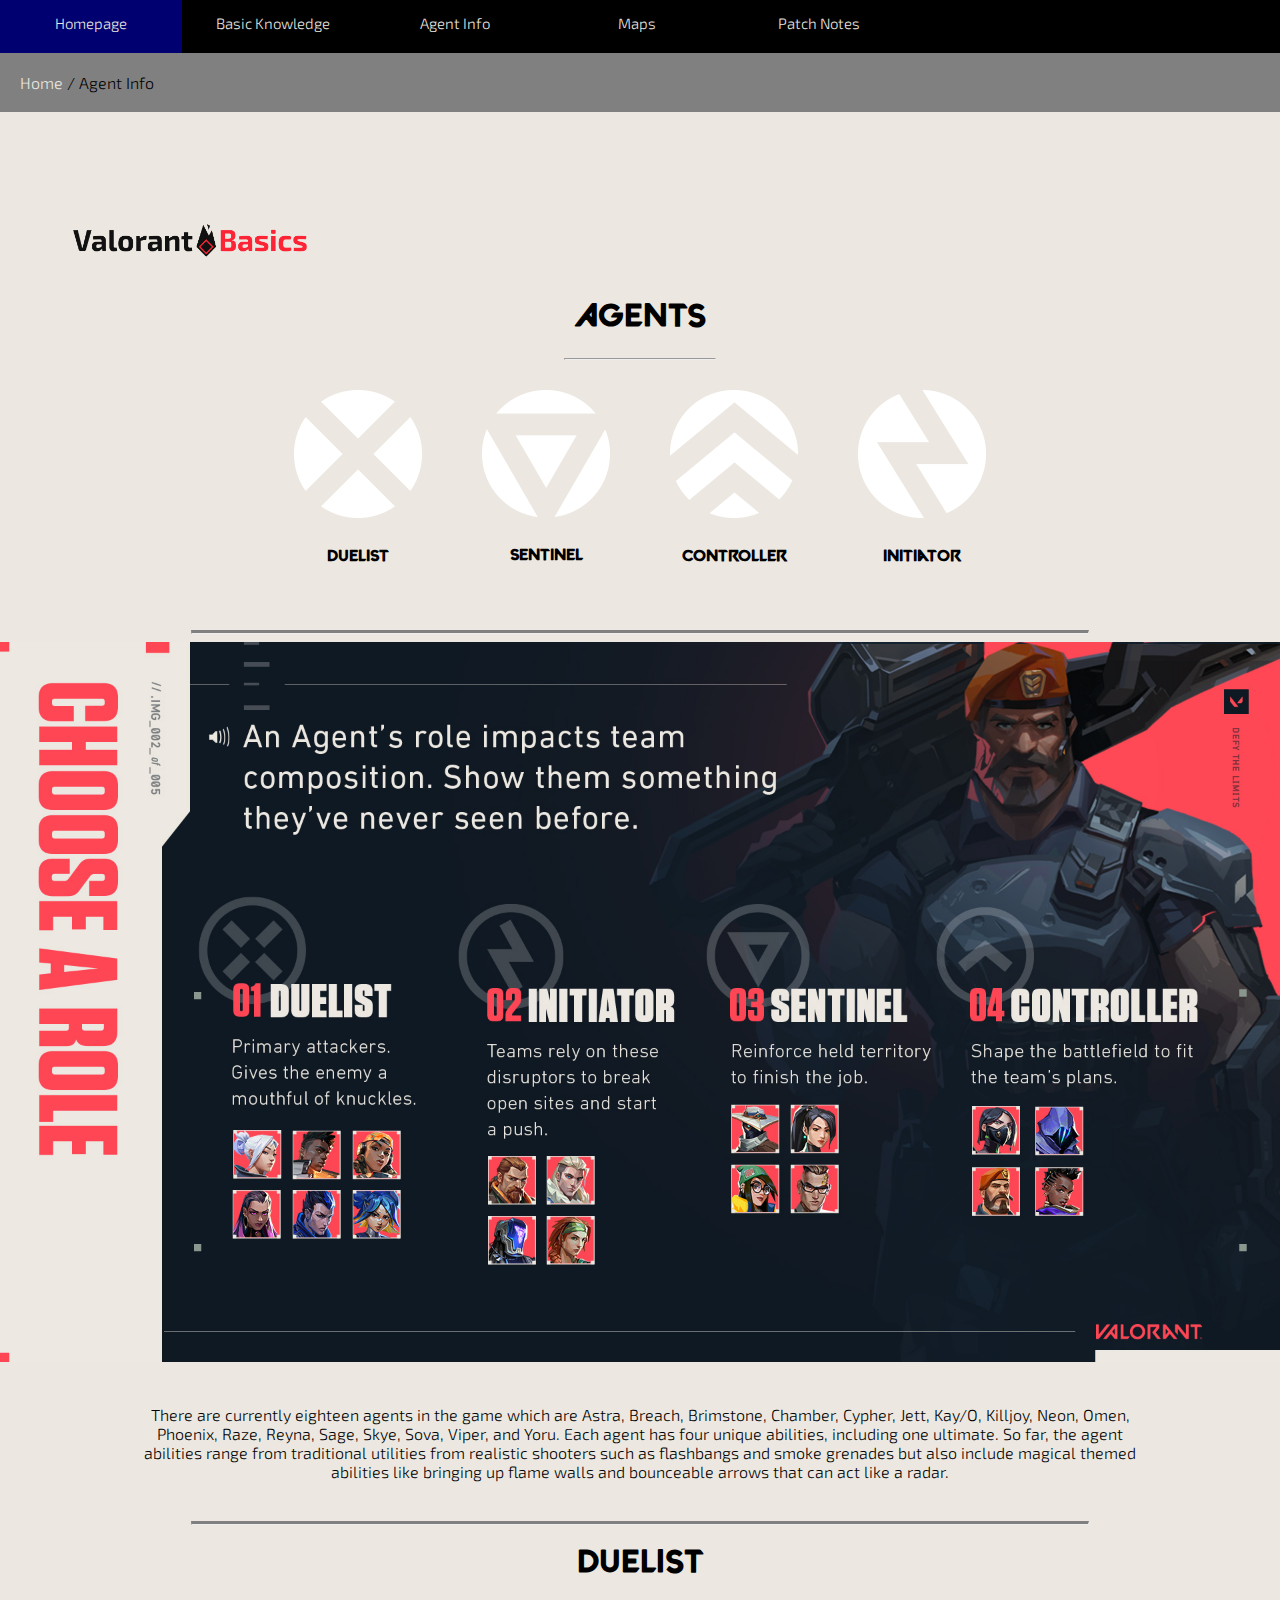
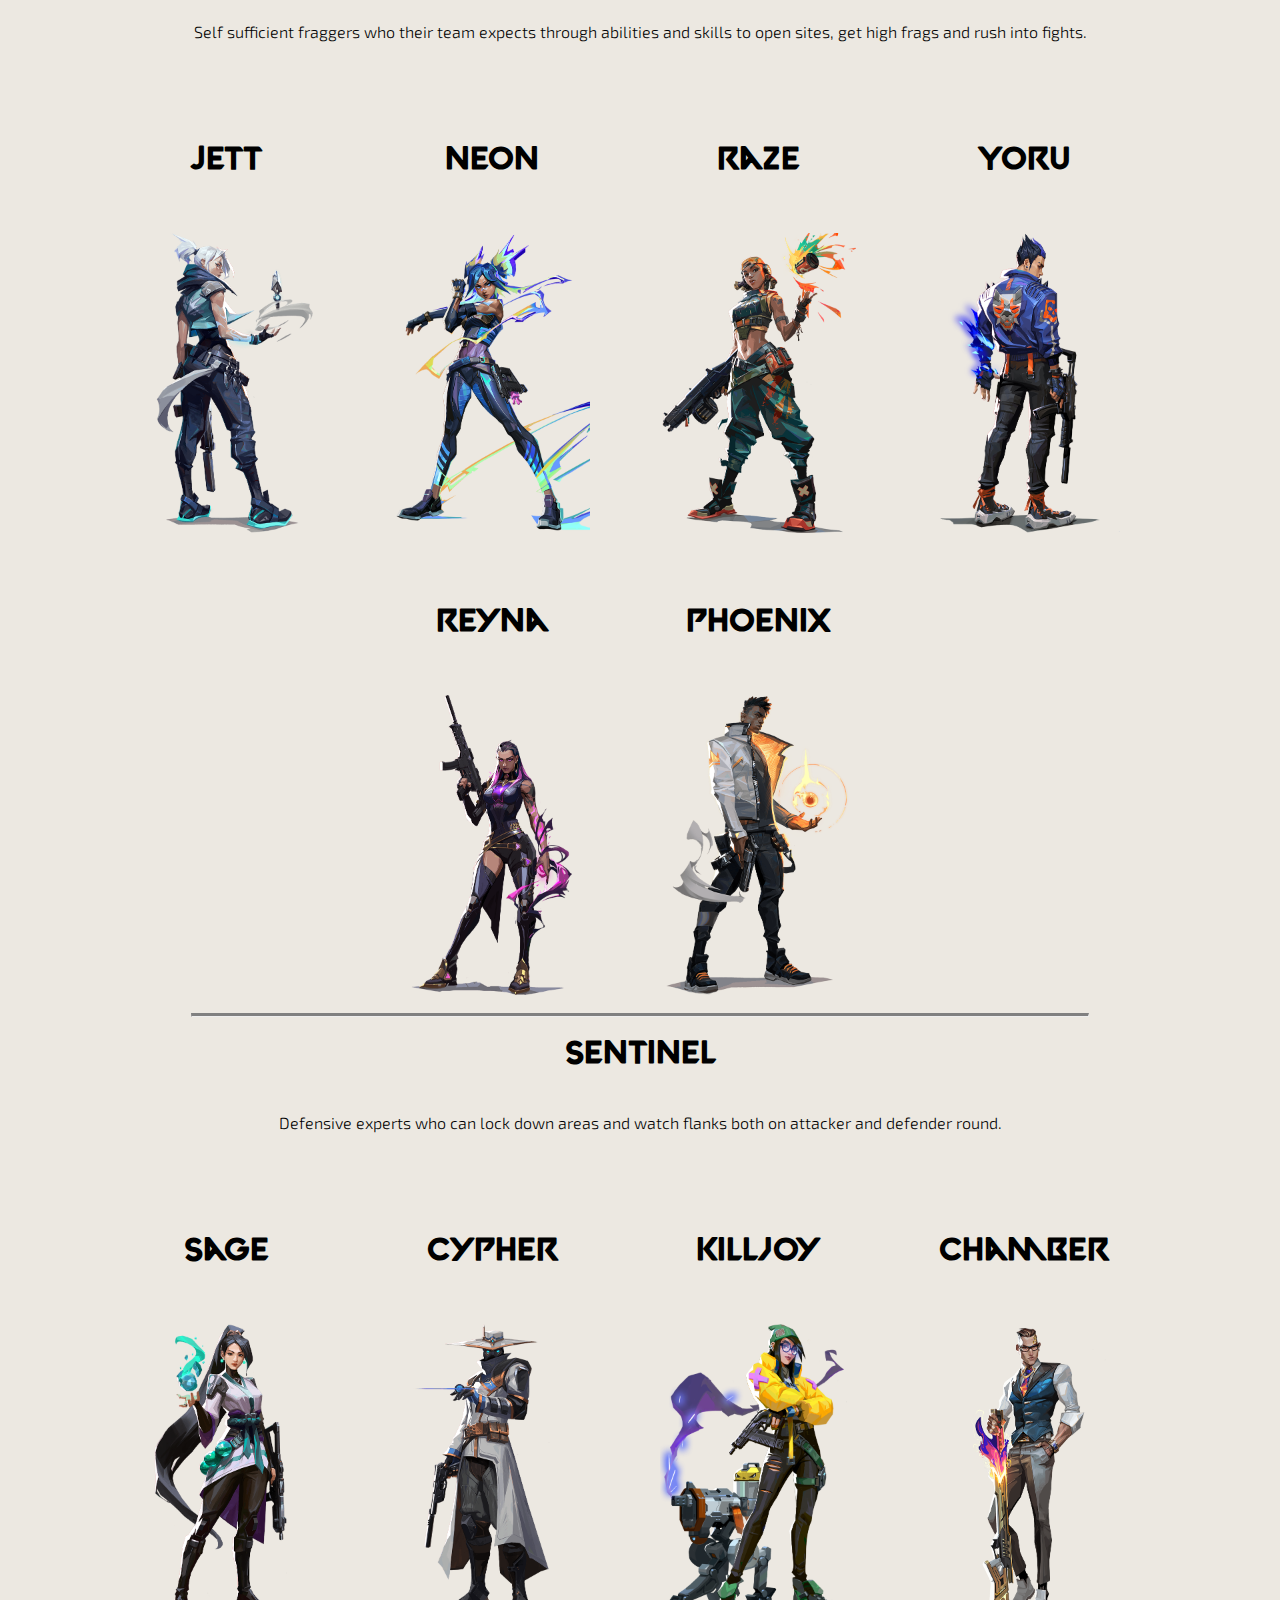
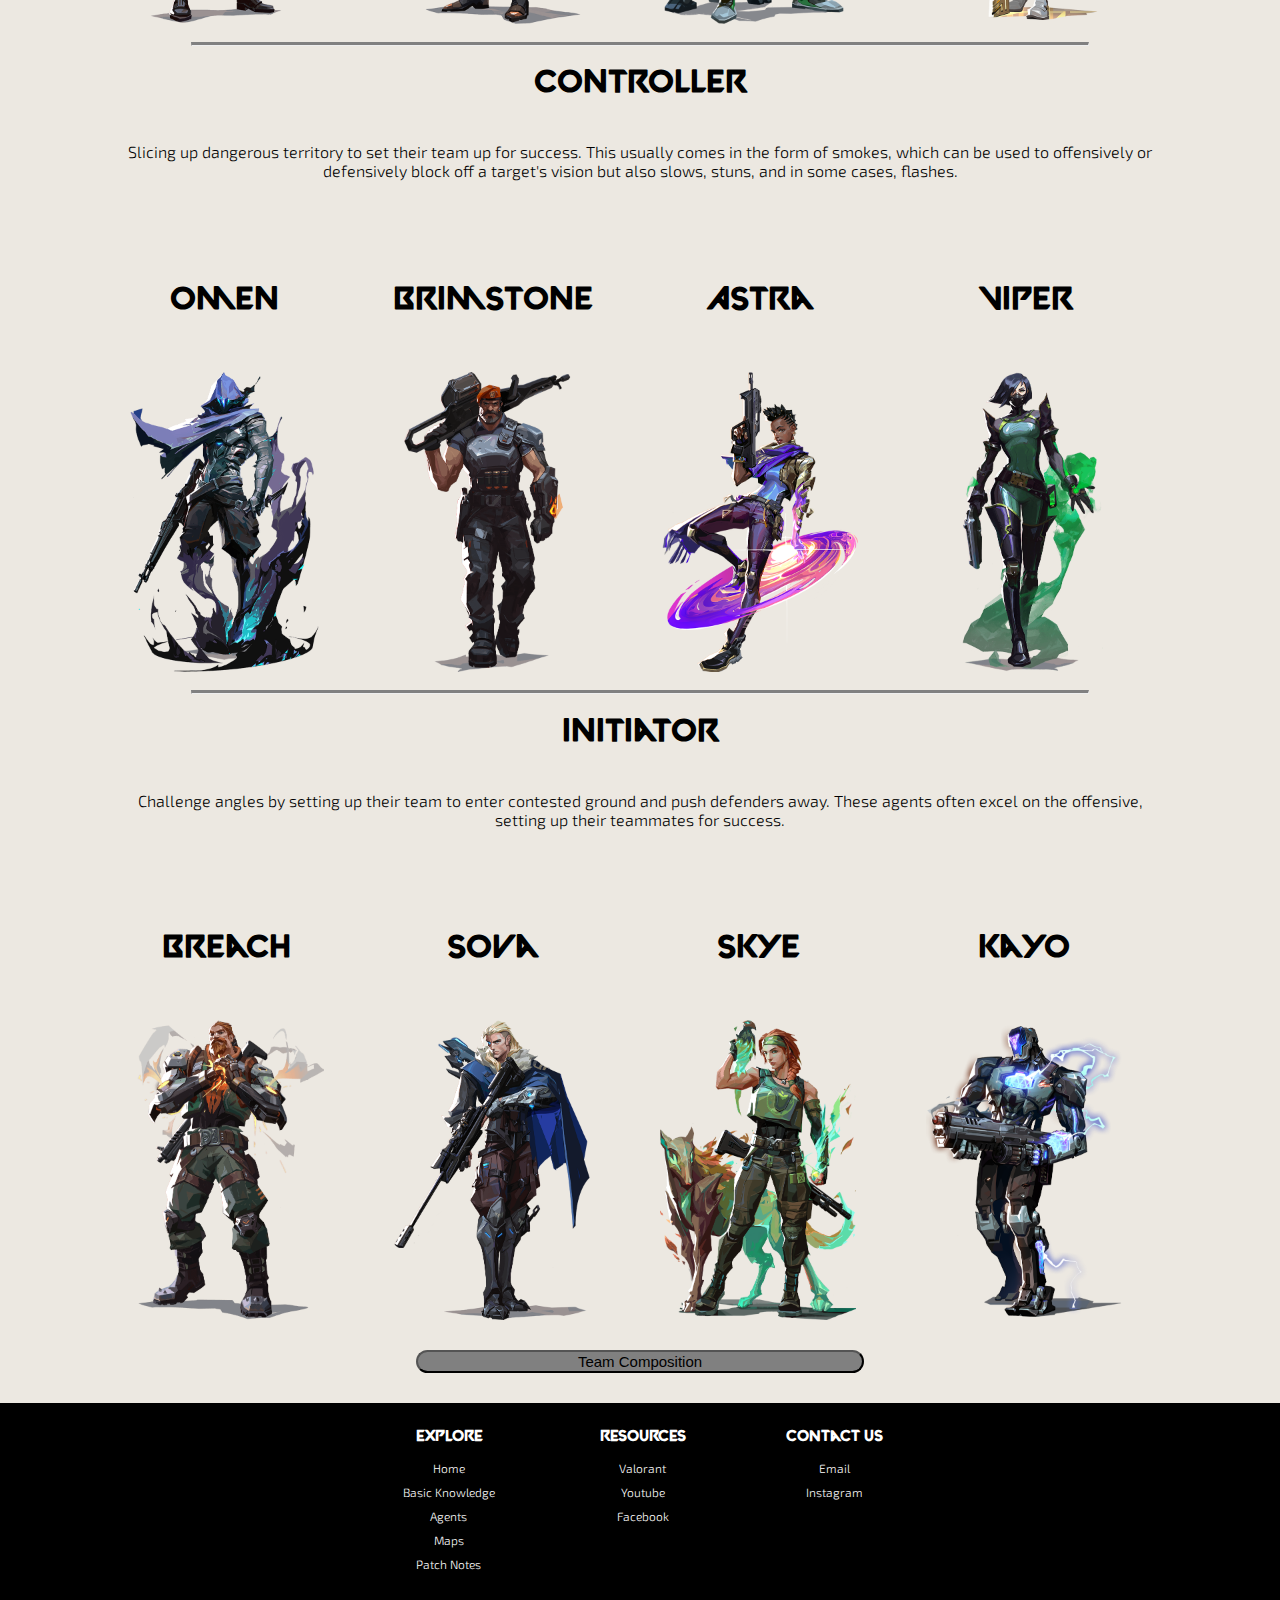
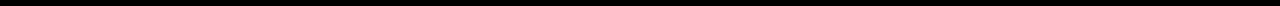
==== Agent_Info.html @ 62c33855 "Agent Tips -> Agent Info" ====
<!DOCTYPE html>

<html>
    <head>
        <title>Valorant Basic</title>
        <meta http-equiv="Content-Type" content="text/html"; charset= "UTF-8">
        <link rel="stylesheet" href="Styles.css">
        <script src="Events.js"></script>
    </head>
    <nav>
        <div class="navBase">
            <div class="nav"><a href="ValorantBasic.html">Homepage</a></div>
            <div class="nav">
                <a href="Basic_Information.html">Basic Knowledge</a>
                <div class="DropdownMenu">
                    <a href="Basic_Information.html#Weapons">Weapons</a>
                    <a href="Basic_Information.html#Economy">Economy</a>
                    <a href="Basic_Information.html#Match_Up">Match Up</a>
                    <a href="Basic_Information.html#Team_Composition">Team Composition</a>
                </div>
            </div>
    
            <div class="nav"><a href="Agent_Info.html">Agent Info</a></div>
            <div class="nav"><a href="Maps.html">Maps</a></div>
            <div class="nav"><a href="Patch_Notes.html">Patch Notes</a></div>
        </div>
        <div class="breadcrumbs">
            <p><a href="ValorantBasic.html">Home</a> / Agent Info</p>
        </div>
    </nav>
    <header>
        <img class="logo other" src="Assets/ValorantBasic_logo.png" alt="valorant basic logo">
    </header>
    <body>
        <h1 class="titles" id="Agent_Info">Agents</h1>
        <hr class="titles">
        <div class="AgentsBase">
            <div class="Agents items">
                <a href="#Duelist">
                    <img src="Assets/role/Duelist.png" alt="Duelist">
                    <h5>Duelist</h5>
                </a>
            </div>
            <div class="Agents items">
                <a href="#Sentinel">
                    <img src="Assets/role/Sentinel.png" alt="Sentinel">
                    <h5>Sentinel</h5>
                </a>
            </div>
            <div class="Agents items">
                <a href="#Controller">
                    <img src="Assets/role/Controller.png" alt="Controller">
                    <h5>Controller</h5>
                </a>
            </div>
            <div class="Agents items">
                <a href="#Initiator">
                    <img src="Assets/role/Initiator.png" alt="Initiator">
                    <h5>Initiator</h5>
                </a>
            </div>
        </div>
        <hr style="width: 70%; border-top: 3px solid;">
        <img src="Assets/basic/Roles.jpg" alt="objective role">
        <p>There are currently eighteen agents in the game which are Astra, Breach, Brimstone, Chamber, Cypher, Jett, Kay/O, Killjoy, Neon, Omen, Phoenix, Raze, Reyna, Sage, Skye, Sova, Viper, and Yoru. Each agent has four unique abilities, including one ultimate. So far, the agent abilities range from traditional utilities from realistic shooters such as flashbangs and smoke grenades but also include magical themed abilities like bringing up flame walls and bounceable arrows that can act like a radar.</p>
        
        <!-- Duelist Section -->
        <hr style="width: 70%; border-top: 3px solid;">
        <div>
            <h1 class="titles" id="Duelist">Duelist</h1>
            <p>Self sufficient fraggers who their team expects through abilities and skills to open sites, get high frags and rush into fights.</p>
            <div class="agentBase">
                <!--Jett Section-->
                <div onclick="addOrRemoveContent('Jett')" class="agentIcon">
                    <h5>Jett</h5>
                    <img class="agent" src="Assets/role/Duelist/Jett.png" alt="Jett">
                </div>
                <div class="agentContent" id="Jett">
                    <button class="close" onclick="addOrRemoveContent('Jett')">X</button>
                    <h5>Jett</h5>
                    <p>Representing her home country of South Korea, Jett’s agile and evasive fighting style lets her take risks no one else can. She runs circles around every skirmish, cutting enemies before they even know what hit them.</p>
                    <div class="abilityBase">
                        <div>
                            <img class="icon" src="Assets/role/Duelist/Jett_Q.png" alt="Jett_Q_Ability">
                            <h2>Q - UPDRAFT</h2>        
                        </div>
                        <p>INSTANTLY propel Jett high into the air.</p>
                    </div><div class="abilityBase">
                        <div>
                            <img class="icon" src="Assets/role/Duelist/Jett_E.png" alt="Jett_E_Ability">
                            <h2>E - TAILWIND</h2>        
                        </div>
                        <p>INSTANTLY propel Jett in the direction she is moving. If Jett is standing still, she will propel forward.</p>
                    </div><div class="abilityBase">
                        <div>
                            <img class="icon" src="Assets/role/Duelist/Jett_C.png" alt="Jett_C_Ability">
                            <h2>C - CLOUDBURST</h2>       
                        </div>
                        <p>INSTANTLY throw a projectile that expands into a brief vision-blocking cloud on impact with a surface. HOLD the ability key to curve the smoke in the direction of your crosshair.</p>
                    </div><div class="abilityBase">
                        <div>
                            <img class="icon" src="Assets/role/Duelist/Jett_X.png" alt="Jett_X_Ability">
                            <h2>X - BLADE STORM</h2>       
                        </div>
                        <p>EQUIP a set of highly accurate knives that recharge on killing an opponent. FIRE to throw a single knife at your target. ALTERNATE FIRE to throw all remaining daggers at your target.</p>
                    </div>
                </div>
                
                <!--Neon Section-->
                <div onclick="addOrRemoveContent('Neon')" class="agentIcon">
                    <h5>Neon</h5>
                    <img class="agent" src="Assets/role/Duelist/Neon.png" alt="Neon">
                </div>
                <div class="agentContent" id="Neon">                        
                    <button class="close" onclick="addOrRemoveContent('Neon')">X</button>
                    <h5>Neon</h5>
                    <p>Filipino Agent, Neon, surges forward at shocking speeds, discharging bursts of bioelectric radiance as fast as her body generates it. She races ahead to catch enemies off guard, then strikes them down quicker than lightning.</p>
                    <div class="abilityBase">
                        <div>
                            <img class="icon" src="Assets/role/Duelist/Neon_Q-Relay_Bolt.png" alt="Neon_Q_Ability">
                            <h2>Q - RELAY BOLT</h2>        
                        </div>
                        <p>INSTANTLY throw an energy bolt that bounces once. Upon hitting each surface, the bolt electrifies the ground below with a concussive blast.</p>
                    </div><div class="abilityBase">
                        <div>
                            <img class="icon" src="Assets/role/Duelist/Neon_E-High_Gear.png" alt="Neon_E_Ability">
                            <h2>E - HIGH GEAR</h2>      
                        </div>
                        <p>INSTANTLY channel Neon’s power for increased speed. When charged, ALT FIRE to trigger an electric slide. Slide charge resets every two kills.</p>
                    </div><div class="abilityBase">
                        <div>
                            <img class="icon" src="Assets/role/Duelist/Neon_C-Fast_Lane.png" alt="Neon_C_Ability">
                            <h2>C - FAST LANE</h2>     
                        </div>
                        <p>FIRE two energy lines forward on the ground that extend a short distance or until they hit a surface. The lines rise into walls of static electricity that block vision and damage enemies passing through them.</p>
                    </div><div class="abilityBase">
                        <div>
                            <img class="icon" src="Assets/role/Duelist/Neon_X-Overdrive.png" alt="Neon_X_Ability">
                            <h2>X - OVERDRIVE</h2>       
                        </div>
                        <p>Unleash Neon’s full power and speed for a short duration. FIRE to channel the power into a deadly lightning beam with high movement accuracy. The duration resets on each kill.</p>
                    </div>
                </div>
                
                <!--Raze Section-->
                <div onclick="addOrRemoveContent('Raze')" class="agentIcon">
                    <h5>Raze</h5>
                    <img class="agent" src="Assets/role/Duelist/Raze.png" alt="Raze">
                </div>
                <div class="agentContent" id="Raze">
                    <button class="close" onclick="addOrRemoveContent('Raze')">X</button>
                    <h5>Raze</h5>
                    <p>Raze explodes out of Brazil with her big personality and big guns. With her blunt-force-trauma playstyle, she excels at flushing entrenched enemies and clearing tight spaces with a generous dose of “boom.”</p>
                    <div class="abilityBase">
                        <div>
                            <img class="icon" src="Assets/role/Duelist/Raze_Q.png" alt="Raze_Q_Ability">
                            <h2>Q - BLAST PACK</h2>
                        </div>
                        <p>INSTANTLY throw a Blast Pack that will stick to surfaces. RE-USE the ability after deployment to detonate, damaging and moving anything hit. Raze isn't damaged by this ability, but will still take fall damage if launched up far enough.</p>
                    </div><div class="abilityBase">
                        <div>
                            <img class="icon" src="Assets/role/Duelist/Raze_E.png" alt="Raze_E_Ability">
                            <h2>E - PAINT SHELLS</h2>
                        </div>
                        <p>EQUIP a cluster grenade. FIRE to throw the grenade, which does damage and creates sub-munitions, each doing damage to anyone in their range.</p>
                    </div><div class="abilityBase">
                        <div>
                            <img class="icon" src="Assets/role/Duelist/Raze_C.png" alt="Raze_C_Ability">
                            <h2>C - BOOM BOT</h2>
                        </div>
                        <p>EQUIP a Boom Bot. FIRE will deploy the bot, causing it to travel in a straight line on the ground, bouncing off walls. The Boom Bot will lock on to any enemies in its frontal cone and chase them, exploding for heavy damage if it reaches them.</p>
                    </div><div class="abilityBase">
                        <div>
                            <img class="icon" src="Assets/role/Duelist/Raze_X.png" alt="Raze_X_Ability">
                            <h2>X - SHOWSTOPPER</h2>
                        </div>
                        <p>EQUIP a rocket launcher. FIRE shoots a rocket that does massive area damage on contact with anything.</p>
                    </div>
                </div>
                
                <!--Yoru Section-->
                <div onclick="addOrRemoveContent('Yoru')" class="agentIcon">
                    <h5>Yoru</h5>
                    <img class="agent" src="Assets/role/Duelist/Yoru.png" alt="Yoru">
                </div>
                <div class="agentContent" id="Yoru">
                    <button class="close" onclick="addOrRemoveContent('Yoru')">X</button>
                    <h5>Yoru</h5>
                    <p>Japanese native, Yoru, rips holes straight through reality to infiltrate enemy lines unseen. Using deception and aggression in equal measure, he gets the drop on each target before they know where to look.</p>
                    <div class="abilityBase">
                        <div>
                            <img class="icon" src="Assets/role/Duelist/Yoru_Q.png" alt="Yoru_Q_Ability">
                            <h2>Q - BLINDSIDE</h2>
                        </div>
                        <p>EQUIP to rip an unstable dimensional fragment from reality. FIRE to throw the fragment, activating a flash that winds up once it collides with a hard surface in world.</p>
                    </div>
                    <div class="abilityBase">
                        <div>
                            <img class="icon" src="Assets/role/Duelist/Yoru_E.png" alt="Yoru_E_Ability">
                            <h2>E - GATECRASH</h2>
                        </div>
                        <p>EQUIP a rift tether FIRE to send the tether forward ALT FIRE to place a stationary tether ACTIVATE to teleport to the tether's location USE to trigger a fake teleport.</p>
                    </div><div class="abilityBase">
                        <div>
                            <img class="icon" src="Assets/role/Duelist/Yoru_C.png" alt="Yoru_C_Ability">
                            <h2>C - FAKEOUT</h2>
                        </div>
                        <p>EQUIP an echo that transforms into a mirror image of Yoru when activated FIRE to instantly activate the mirror image and send it forward ALT FIRE to place an inactive echo USE to transform an inactive echo into a mirror image and send it forward. Mirror images explode in a blinding flash when destroyed by enemies.</p>
                    </div><div class="abilityBase">
                        <div>
                            <img class="icon" src="Assets/role/Duelist/Yoru_X.png" alt="Yoru_X_Ability">
                            <h2>X - DIMENSIONAL DRIFT</h2>
                        </div>
                        <p>EQUIP a mask that can see between dimensions. FIRE to drift into Yoru's dimension, unable to be affected or seen by enemies from the outside.</p>
                    </div>
                </div>

                <!--Reyna Section-->
                <div onclick="addOrRemoveContent('Reyna')" class="agentIcon">
                    <h5>Reyna</h5>
                    <img class="agent" src="Assets/role/Duelist/Reyna.png" alt="Reyna">
                </div>
                <div class="agentContent" id="Reyna">
                    <button class="close" onclick="addOrRemoveContent('Reyna')">X</button>
                    <h5>Reyna</h5>
                    <p>Forged in the heart of Mexico, Reyna dominates single combat, popping off with each kill she scores. Her capability is only limited by her raw skill, making her highly dependent on performance.</p>
                    <div class="abilityBase">
                        <div>
                            <img class="icon" src="Assets/role/Duelist/Reyna_Q.png" alt="Reyna_Q_Ability">
                            <h2>Q - DEVOUR</h2>
                        </div>
                        <p>Enemies killed by Reyna leave behind Soul Orbs that last 3 seconds. INSTANTLY consume a nearby soul orb, rapidly healing for a short duration. Health gained through this skill exceeding 100 will decay over time. If EMPRESS is active, this skill will automatically cast and not consume the orb.</p>
                    </div><div class="abilityBase">
                        <div>
                            <img class="icon" src="Assets/role/Duelist/Reyna_E.png" alt="Reyna_E_Ability">
                            <h2>E - DISMISS</h2>
                        </div>
                        <p>INSTANTLY consume a nearby soul orb, becoming intangible for a short duration. If EMPRESS is active, also become invisible.</p>
                    </div><div class="abilityBase">
                        <div>
                            <img class="icon" src="Assets/role/Duelist/Reyna_C.png" alt="Reyna_C_Ability">
                            <h2>C - LEER</h2>
                        </div>
                        <p>EQUIP an ethereal destructible eye. ACTIVATE to cast the eye a short distance forward. The eye will Nearsight all enemies who look at it.</p>
                    </div><div class="abilityBase">
                        <div>
                            <img class="icon" src="Assets/role/Duelist/Reyna_X.png" alt="Reyna_X_Ability">
                            <h2>X - EMPRESS</h2>
                        </div>
                        <p>INSTANTLY enter a frenzy, increasing firing speed, equip and reload speed dramatically. Scoring a kill renews the duration.</p>
                    </div>                    
                </div>

                <!--Pheonix Section-->
                <div onclick="addOrRemoveContent('Pheonix')" class="agentIcon">
                    <h5>Phoenix</h5>
                    <img class="agent" src="Assets/role/Duelist/Phoenix.png" alt="Phoenix">
                </div>
                <div class="agentContent" id="Pheonix">
                    <button class="close" onclick="addOrRemoveContent('Pheonix')">X</button>
                    <h5>Pheonix</h5>
                    <p>Hailing from the U.K., Phoenix's star power shines through in his fighting style, igniting the battlefield with flash and flare. Whether he's got backup or not, he'll rush into a fight on his own terms.</p>
                    <div class="abilityBase">
                        <div>
                            <img class="icon" src="Assets/role/Duelist/Pheonix_Q.png" alt="Phoenix_Q_Ability">
                            <h2>Q - CURVEBALL</h2>
                        </div>
                        <p>EQUIP a flare orb that takes a curving path and detonates shortly after throwing. FIRE to curve the flare orb to the left, detonating and blinding any player who sees the orb. ALTERNATE FIRE to curve the flare orb to the right.</p>
                    </div><div class="abilityBase">
                        <div>
                            <img class="icon" src="Assets/role/Duelist/Pheonix_E.png" alt="Phoenix_E_Ability">
                            <h2>E - HOT HANDS</h2>
                        </div>
                        <p>EQUIP a fireball. FIRE to throw a fireball that explodes after a set amount of time or upon hitting the ground, creating a lingering fire zone that damages enemies.</p>
                    </div><div class="abilityBase">
                        <div>
                            <img class="icon" src="Assets/role/Duelist/Pheonix_C.png" alt="Phoenix_C_Ability">
                            <h2>C - BLAZE</h2>
                        </div>
                        <p>EQUIP a flame wall. FIRE to create a line of flame that moves forward, creating a wall of fire that blocks vision and damages players passing through it. HOLD FIRE to bend the wall in the direction of your crosshair.</p>
                    </div><div class="abilityBase">
                        <div>
                            <img class="icon" src="Assets/role/Duelist/Pheonix_X.png" alt="Phoenix_X_Ability">
                            <h2>X - RUN IT BACK</h2>
                        </div>
                        <p>INSTANTLY place a marker at Phoenix’s location. While this ability is active, dying or allowing the timer to expire will end this ability and bring Phoenix back to this location with full health.<p>
                    </div>
                </div>
            </div>
        </div>

        <!-- Sentinel Section -->
        <hr style="width: 70%; border-top: 3px solid;">
        <div>
            <h1 class="titles" id="Sentinel">Sentinel</h1>
            <p>Defensive experts who can lock down areas and watch flanks both on attacker and defender round.</p>
            <div class="agentBase">
                <!--Sage Section-->
                <div onclick="addOrRemoveContent('Sage')" class="agentIcon">
                    <h5>Sage</h5>
                    <img class="agent" src="Assets/role/Sentinel/Sage.png" alt="Sage">
                </div>
                <div class="agentContent" id="Sage">
                    <button class="close" onclick="addOrRemoveContent('Sage')">X</button>
                    <h5>Sage</h5>
                    <p>The stronghold of China, Sage creates safety for herself and her team wherever she goes. Able to revive fallen friends and stave off aggressive pushes, she provides a calm center to a hellish fight.</p>
                    <div class="abilityBase">
                        <div>
                            <img class="icon" src="Assets/role/Sentinel/Sage_Q.png" alt="Sage_Q_Ability">
                            <h2>Q - SLOW ORB</h2>
                        </div>
                        <p>EQUIP a slowing orb. FIRE to throw a slowing orb forward that detonates upon landing, creating a lingering field that slows players caught inside of it.</p>
                    </div>
                    <div class="abilityBase">
                        <div>
                            <img class="icon" src="Assets/role/Sentinel/Sage_E.png" alt="Sage_E_Ability">
                            <h2>E - HEALING ORB</h2>
                        </div>
                        <p>EQUIP a healing orb. FIRE with your crosshairs over a damaged ally to activate a heal-over-time on them. ALT FIRE while Sage is damaged to activate a self heal-over-time.</p>
                    </div><div class="abilityBase">
                        <div>
                            <img class="icon" src="Assets/role/Sentinel/Sage_C.png" alt="Sage_C_Ability">
                            <h2>C - BARRIER ORB</h2>
                        </div>
                        <p>EQUIP a barrier orb. FIRE places a solid wall. ALT FIRE rotates the targeter.</p>
                    </div><div class="abilityBase">
                        <div>
                            <img class="icon" src="Assets/role/Sentinel/Sage_X.png" alt="Sage_X_Ability">
                            <h2>X - RESURRECTION</h2>
                        </div>
                        <p>EQUIP a resurrection ability. FIRE with your crosshairs placed over a dead ally to begin resurrecting them. After a brief channel, the ally will be brought back to life with full health.</p>
                    </div>
                </div>

                <!--Cypher Section-->
                <div onclick="addOrRemoveContent('Cypher')" class="agentIcon">
                    <h5>Cypher</h5>
                    <img class="agent" src="Assets/role/Sentinel/Cypher.png" alt="Cypher">
                </div>
                <div class="agentContent" id="Cypher">
                    <button class="close" onclick="addOrRemoveContent('Cypher')">X</button>
                    <h5>Cypher</h5>
                    <p>The Moroccan information broker, Cypher is a one-man surveillance network who keeps tabs on the enemy's every move. No secret is safe. No maneuver goes unseen. Cypher is always watching.</p>
                    <div class="abilityBase">
                        <div>
                            <img class="icon" src="Assets/role/Sentinel/Cypher_Q.png" alt="Cypher_Q_Ability">
                            <h2>Q - CYBER CAGE</h2>
                        </div>
                        <p>INSTANTLY toss the cyber cage in front of Cypher. Activate to create a zone that blocks vision and slows enemies who pass through it.</p>
                    </div>
                    <div class="abilityBase">
                        <div>
                            <img class="icon" src="Assets/role/Sentinel/Cypher_E.png" alt="Cypher_E_Ability">
                            <h2>E - SPYCAM</h2>
                        </div>
                        <p>EQUIP a spycam. FIRE to place the spycam at the targeted location. RE-USE this ability to take control of the camera’s view. While in control of the camera, FIRE to shoot a marking dart. This dart will reveal the location of any player struck by the dart.</p>
                    </div><div class="abilityBase">
                        <div>
                            <img class="icon" src="Assets/role/Sentinel/Cypher_C.png" alt="Cypher_C_Ability">
                            <h2>C - TRAPWIRE</h2>
                        </div>
                        <p>EQUIP a trapwire. FIRE to place a destructible and covert tripwire at the targeted location creating a line that spans between the placed location and the wall opposite. Enemy players who cross a tripwire will be tethered, revealed, and dazed after a short period if they do not destroy the device in time. This ability can be picked up to be REDEPLOYED.</p>
                    </div><div class="abilityBase">
                        <div>
                            <img class="icon" src="Assets/role/Sentinel/Cypher_X.png" alt="Cypher_X_Ability">
                            <h2>X - NEURAL THEFT</h2>
                        </div>
                        <p>INSTANTLY use on a dead enemy player in your crosshairs to reveal the location of all living enemy players.</p>        
                    </div>
                </div>

                <!--KillJoy Section-->
                <div onclick="addOrRemoveContent('KillJoy')" class="agentIcon">
                    <h5>Killjoy</h5>
                    <img class="agent" src="Assets/role/Sentinel/KillJoy.png" alt="KillJoy">
                </div>
                <div class="agentContent" id="KillJoy">
                    <button class="close" onclick="addOrRemoveContent('KillJoy')">X</button>
                    <h5>KillJoy</h5>
                    <p>The genius of Germany. Killjoy secures the battlefield with ease using her arsenal of inventions. If the damage from her gear doesn't stop her enemies, her robots' debuff will help make short work of them.</p>                    
                    <div class="abilityBase">
                        <div>
                            <img class="icon" src="Assets/role/Sentinel/KJ_Q_Alarm.png" alt="KillJoy_Q_Ability">
                            <h2>Q - ALARMBOT</h2>
                        </div>
                        <p>EQUIP a covert Alarmbot. FIRE to deploy a bot that hunts down enemies that get in range. After reaching its target, the bot explodes, applying Vulernable. HOLD EQUIP to recall a deployed bot.</p>
                    </div><div class="abilityBase">
                        <div>
                            <img class="icon" src="Assets/role/Sentinel/kj_E_turret.png" alt="KillJoy_E_Ability">
                            <h2>E - TURRET</h2>
                        </div>
                        <p>EQUIP a Turret. FIRE to deploy a turret that fires at enemies in a 180 degree cone. HOLD EQUIP to recall the deployed turret.</p>
                    </div><div class="abilityBase">
                        <div>
                            <img class="icon" src="Assets/role/Sentinel/KJ_C_Bees.png" alt="KillJoy_C_Ability">
                            <h2>C - NANOSWARM</h2>
                        </div>
                        <p>EQUIP a Nanoswarm grenade. FIRE to throw the grenade. Upon landing, the Nanoswarm goes covert. ACTIVATE the Nanoswarm to deploy a damaging swarm of nanobots.</p>
                    </div><div class="abilityBase">
                        <div>
                            <img class="icon" src="Assets/role/Sentinel/KJ_X_Lockdown.png" alt="KillJoy_X_Ability">
                            <h2>X - LOCKDOWN</h2>
                        </div>
                        <p>EQUIP the Lockdown device. FIRE to deploy the device. After a long windup, the device Detains all enemies caught in the radius. The device can be destroyed by enemies.</p>     
                    </div>
                </div>

                <!--Chamber Section-->
                <div onclick="addOrRemoveContent('Chamber')" class="agentIcon">
                    <h5>Chamber</h5>
                    <img class="agent" src="Assets/role/Sentinel/Chamber.png" alt="Chamber">
                </div>
                <div class="agentContent" id="Chamber">
                    <button class="close" onclick="addOrRemoveContent('Chamber')">X</button>
                    <h5>Chamber</h5>
                    <p>Well dressed and well armed, French weapons designer Chamber expels aggressors with deadly precision. He leverages his custom arsenal to hold the line and pick off enemies from afar, with a contingency built for every plan.</p>
                    <div class="abilityBase">
                        <div>
                            <img class="icon" src="Assets/role/Sentinel/Chamber_ability_Q.png" alt="Chamber_Q_Ability">
                            <h2>Q - HEADHUNTER</h2>
                        </div>
                        <p>ACTIVATE to equip a heavy pistol. ALT FIRE with the pistol equipped to aim down sights.</p>        
                    </div><div class="abilityBase">
                        <div>
                            <img class="icon" src="Assets/role/Sentinel/Chamber_ability_E.png" alt="Chamber_E_Ability">
                            <h2>E - RENDEZVOUS</h2>
                        </div>
                        <p>PLACE two teleport anchors. While on the ground and in range of an anchor, REACTIVATE to quickly teleport to the other anchor. Anchors can be picked up to be REDEPLOYED.</p>
                    </div><div class="abilityBase">
                        <div>
                            <img class="icon" src="Assets/role/Sentinel/Chamber_ability_C.png" alt="Chamber_C_Ability">
                            <h2>C - TRADEMARK</h2>
                        </div>
                        <p>PLACE a trap that scans for enemies. When a visible enemy comes in range, the trap counts down and then destabilizes the terrain around them, creating a lingering field that slows players caught inside of it.</p>
                    </div><div class="abilityBase">
                        <div>
                            <img class="icon" src="Assets/role/Sentinel/Chamber_ability_X.png" alt="Chamber_X_Ability">
                            <h2>X - TOUR DE FORCE</h2>                       
                        </div>
                        <p>ACTIVATE to summon a powerful, custom sniper rifle that will kill an enemy with any direct hit. Killing an enemy creates a lingering field that slows players caught inside of it.</p>
                    </div>
                </div>
            </div>
        </div>

        <!-- Controller Section -->
        <hr style="width: 70%; border-top: 3px solid;">
        <div>
            <h1 class="titles" id="Controller">Controller</h1>
            <p>Slicing up dangerous territory to set their team up for success. This usually comes in the form of smokes, which can be used to offensively or defensively block off a target's vision but also slows, stuns, and in some cases, flashes.</p>
            <div class="agentBase">
                <!--Omen Section-->
                <div onclick="addOrRemoveContent('Omen')" class="agentIcon">
                    <h5>Omen</h5>
                    <img class="agent" src="Assets/role/Controller/Omen.png" alt="Omen">
                </div>
                <div class="agentContent" id="Omen">
                    <button class="close" onclick="addOrRemoveContent('Omen')">X</button>
                    <h5>Omen</h5>
                    <p>A phantom of a memory, Omen hunts in the shadows. He renders enemies blind, teleports across the field, then lets paranoia take hold as his foe scrambles to learn where he might strike next.</p>
                    <div class="abilityBase">
                        <div>
                            <img class="icon" src="Assets/role/Controller/Omen_Q.png" alt="Omen_Q_Ability">
                            <h2>Q - PARANOIA</h2>
                        </div>
                        <p>INSTANTLY fire a shadow projectile forward, briefly reducing the vision range of all players it touches. This projectile can pass straight through walls.</p>
                    </div>
                    <div class="abilityBase">
                        <div>
                            <img class="icon" src="Assets/role/Controller/Omen_E.png" alt="Omen_E_Ability">
                            <h2>E - DARK COVER</h2>        
                        </div>
                        <p>EQUIP a shadow orb and see its range indicator. FIRE to throw the shadow orb to the marked location, creating a long-lasting shadow sphere that blocks vision. HOLD ALTERNATE FIRE while targeting to move the marker further away. HOLD the ability key with targeting to move the marker closer.</p>
                    </div><div class="abilityBase">
                        <div>
                            <img class="icon" src="Assets/role/Controller/Omen_C.png" alt="Omen_C_Ability">
                            <h2>C - SHROUDED STEP</h2>
                        </div>
                        <p>EQUIP a shadow walk ability and see its range indicator. FIRE to begin a brief channel, then teleport to the marked location.</p>
                    </div><div class="abilityBase">
                        <div>
                            <img class="icon" src="Assets/role/Controller/Omen_X.png" alt="Omen_X_Ability">
                            <h2>X - FROM THE SHADOWS</h2>
                        </div>
                        <p>EQUIP a tactical map. FIRE to begin teleporting to the selected location. While teleporting, Omen will appear as a Shade that can be destroyed by an enemy to cancel his teleport.</p>
                    </div>
                </div>

                <!--Brimstone Section-->
                <div onclick="addOrRemoveContent('Brimstone')" class="agentIcon">
                    <h5>Brimstone</h5>
                    <img class="agent" src="Assets/role/Controller/Brimstone.png" alt="Brimstone">
                </div>
                <div class="agentContent" id="Brimstone">
                    <button class="close" onclick="addOrRemoveContent('Brimstone')">X</button>
                    <h5>Brimstone</h5>
                    <p>Joining from the USA, Brimstone's orbital arsenal ensures his squad always has the advantage. His ability to deliver utility precisely and from a distance make him an unmatched boots-on-the-ground commander.</p>
                    <div class="abilityBase">
                        <div>
                            <img class="icon" src="Assets/role/Controller/Brimstone_Q.png" alt="Brimstone_Q_Ability">
                            <h2>Q - INCENDIARY</h2>
                        </div>
                        <p>EQUIP an incendiary grenade launcher. FIRE to launch a grenade that detonates as it comes to a rest on the floor, creating a lingering fire zone that damages players within the zone.</p>
                    </div>
                    <div class="abilityBase">
                        <div>
                            <img class="icon" src="Assets/role/Controller/Brimstone_E.png"alt="Brimstone_E_Ability">
                            <h2>E - SKY SMOKE</h2>
                        </div>
                        <p>EQUIP a tactical map. FIRE to set locations where Brimstone’s smoke clouds will land. ALTERNATE FIRE to confirm, launching long-lasting smoke clouds that block vision in the selected area.</p>
                    </div><div class="abilityBase">
                        <div>
                            <img class="icon" src="Assets/role/Controller/Brimstone_C.png"alt="Brimstone_C_Ability">
                            <h2>C - STIM BEACON</h2>
                        </div>
                        <p>EQUIP a stim beacon. FIRE to toss the stim beacon in front of Brimstone. Upon landing, the stim beacon will create a field that grants players RapidFire.</p>
                    </div><div class="abilityBase">
                        <div>
                            <img class="icon" src="Assets/role/Controller/Brimstone_X.png"alt="Brimstone_X_Ability">
                            <h2>X - ORBITAL STRIKE</h2>
                        </div>
                        <p>EQUIP a tactical map. FIRE to launch a lingering orbital strike laser at the selected location, dealing high damage-over-time to players caught in the selected area.</p>
                    </div>
                </div>
                
                <!--Astra Section-->
                <div onclick="addOrRemoveContent('Astra')" class="agentIcon">
                    <h5>Astra</h5>
                    <img class="agent" src="Assets/role/Controller/Astra.png" alt="Astra">
                </div>
                <div class="agentContent" id="Astra">
                    <button class="close" onclick="addOrRemoveContent('Astra')">X</button>
                    <h5>Astra</h5>
                    <p>Ghanaian Agent Astra harnesses the energies of the cosmos to reshape battlefields to her whim. With full command of her astral form and a talent for deep strategic foresight, she's always eons ahead of her enemy's next move.</p>
                    <div class="abilityBase">
                        <div>
                            <img class="icon" src="Assets/role/Controller/Astra_Q.png" alt="Astra_Q_Ability">
                            <h2>Q - NOVA PULSE</h2>
                        </div>
                        <p>Place Stars in Astral Form (X) ACTIVATE a Star to detonate a Nova Pulse. The Nova Pulse charges briefly then strikes, concussing all players in its area.</p>
                    </div><div class="abilityBase">
                        <div>
                            <img class="icon" src="Assets/role/Controller/Astra_E.png" alt="Astra_E_Abillity">
                            <h2>E - NEBULA</h2>
                        </div>
                        <p>Place Stars in Astral Form (X) ACTIVATE a Star to transform it into a Nebula (smoke). Use (F) on a Star to Dissipate it, returning the star to be placed in a new location after a delay. Dissipate briefly forms a fake Nebula at the Star’s location before returning.</p>
                    </div><div class="abilityBase">
                        <div>
                            <img class="icon" src="Assets/role/Controller/Astra_C.png" alt="Astra_C_Ability">
                            <h2>C - GRAVITY WELL</h2>        
                        </div>
                        <p>Place Stars in Astral Form (X) ACTIVATE a Star to form a Gravity Well. Players in the area are pulled toward the center before it explodes, making all players still trapped inside fragile.</p>
                    </div><div class="abilityBase">
                        <div>
                            <img class="icon" src="Assets/role/Controller/Astra_X.png" alt="Astra_X_Ability">
                            <h2>X - ASTRAL FORM / COSMIC DIVIDE</h2>
                        </div>
                        <p>ACTIVATE (X) to enter Astral Form where you can place Stars with PRIMARY FIRE. Stars can be reactivated later, transforming them into a Nova Pulse, Nebula, or Gravity Well. When Cosmic Divide is charged, use SECONDARY FIRE in Astral Form to begin aiming it, then PRIMARY FIRE to select two locations. An infinite Cosmic Divide connects the two points you select. Cosmic Divide blocks bullets and heavily dampens audio.</p>
                    </div>
                </div>

                <!--Viper Section-->
                <div onclick="addOrRemoveContent('Viper')" class="agentIcon">
                    <h5>Viper</h5>
                    <img class="agent" src="Assets/role/Controller/Viper.png" alt="Viper">
                </div>
                <div class="agentContent" id="Viper">
                    <button class="close" onclick="addOrRemoveContent('Viper')">X</button>
                    <h5>Viper</h5>
                    <p>The American chemist, Viper deploys an array of poisonous chemical devices to control the battlefield and cripple the enemy's vision. If the toxins don't kill her prey, her mind games surely will.</p>
                    <div class="abilityBase">
                        <div>
                            <img class="icon" src="Assets/role/Controller/Viper_Q.png" alt="Viper_Q_Ability">
                            <h2>Q - POISON CLOUD</h2>
                        </div>
                        <p>EQUIP a gas emitter. FIRE to throw the emitter that perpetually remains throughout the round. RE-USE the ability to create a toxic gas cloud at the cost of fuel. This ability can be RE-USED more than once and can be picked up to be REDEPLOYED.</p>
                    </div>
                    <div class="abilityBase">
                        <div>
                            <img class="icon" src="Assets/role/Controller/Viper_E.png" alt="Viper_E_Ability">                                
                            <h2>E - TOXIC SCREEN</h2>
                        </div>
                        <p>EQUIP a gas emitter launcher. FIRE to deploy a long line of gas emitters. RE-USE the ability to create a tall wall of toxic gas at the cost of fuel. This ability can be RE-USED more than once.</p>
                    </div><div class="abilityBase">
                        <div>
                            <img class="icon" src="Assets/role/Controller/Viper_C.png" alt="Viper_C_Ability">                                
                            <h2>C - SNAKE BITE</h2>
                        </div>
                        <p>EQUIP a chemical launcher. FIRE to launch a canister that shatters upon hitting the floor, creating a lingering chemical zone that damages and slows enemies./<p>
                    </div><div class="abilityBase">
                        <div>
                            <img class="icon" src="Assets/role/Controller/Viper_X.png" alt="Viper_X_Ability">                                
                            <h2>X - VIPER’S PIT</h2>
                        </div>
                        <p>EQUIP a chemical sprayer. FIRE to spray a chemical cloud in all directions around Viper, creating a large cloud that reduces the vision range and maximum health of players inside of it.</p>       
                    </div>                    
                </div>
            </div>
        </div>
        
        <!-- Initiator Section -->
        <hr style="width: 70%; border-top: 3px solid;">
        <div>
            <h1 class="titles" id="Initiator">Initiator</h1>
            <p>Challenge angles by setting up their team to enter contested ground and push defenders away. These agents often excel on the offensive, setting up their teammates for success. </p>
            <div class="agentBase">
                <!--Breach Section-->
                <div onclick="addOrRemoveContent('Breach')" class="agentIcon">
                    <h5>Breach</h5>
                    <img class="agent" src="Assets/role/Initiator/Breach.png" alt="Breach">
                </div>
                <div class="agentContent" id="Breach">
                    <button class="close" onclick="addOrRemoveContent('Breach')">X</button>
                    <h5>Breach</h5>
                    <p>Breach, the bionic Swede, fires powerful, targeted kinetic blasts to aggressively clear a path through enemy ground. The damage and disruption he inflicts ensures no fight is ever fair.</p>
                    <div class="abilityBase">
                        <div>
                            <img class="icon" src="Assets/role/Initiator/Breach_Q.png" alt="Breach_Q_Ability"> 
                            <h2>Q - FLASHPOINT</h2>
                        </div>
                        <p>EQUIP a blinding charge. FIRE the charge to set fast-acting burst through the wall. The charge detonates to blind all players looking at it.</p>        
                    </div>
                    <div class="abilityBase">
                        <div>
                            <img class="icon" src="Assets/role/Initiator/Breach_E.png" alt="Breach_E_Ability"> 
                            <h2>E - FAULT LINE</h2>
                        </div>
                        <p>EQUIP a seismic blast. HOLD FIRE to increase the distance. RELEASE to set off the quake, dazing all players in its zone and in a line up to the zone.</p>
                    </div><div class="abilityBase">
                        <div>
                            <img class="icon" src="Assets/role/Initiator/Breach_C.png" alt="Breach_C_Ability"> 
                            <h2>C - AFTERSHOCK</h2>
                        </div>
                        <p>EQUIP a fusion charge. FIRE the charge to set a slow-acting burst through the wall. The burst does heavy damage to anyone caught in its area.</p>
                    </div><div class="abilityBase">
                        <div>
                            <img class="icon"  src="Assets/role/Initiator/Breach_X.png" alt="Breach_X_Ability"> 
                            <h2>X - ROLLING THUNDER</h2>
                        </div>
                        <p>EQUIP a seismic charge. FIRE to send a cascading quake through all terrain in a large cone. The quake dazes and knocks up anyone caught in it.</p>      
                    </div>
                </div>
                
                <!--Sova Section-->
                <div onclick="addOrRemoveContent('Sova')" class="agentIcon">
                    <h5>Sova</h5>
                    <img class="agent" src="Assets/role/Initiator/Sova.png" alt="Sova">
                </div>
                <div class="agentContent" id="Sova">
                    <button class="close" onclick="addOrRemoveContent('Sova')">X</button>
                    <h5>Sova</h5>
                    <p>Born from the eternal winter of Russia's tundra, Sova tracks, finds, and eliminates enemies with ruthless efficiency and precision. His custom bow and incredible scouting abilities ensure that even if you run, you cannot hide.</p>
                    <div class="abilityBase">
                        <div>
                            <img class="icon" src="Assets/role/Initiator/Sova_Q.png" alt="Sova"> 
                            <h2>Q - SHOCK BOLT</h2>
                        </div>
                        <p>EQUIP a bow with a shock bolt. FIRE to send the explosive forward, detonating upon collision and damaging players nearby. HOLD FIRE to extend the range of the projectile. ALTERNATE FIRE to add up to two bounces to this arrow.</p>      
                    </div><div class="abilityBase">
                        <div>
                            <img class="icon" src="Assets/role/Initiator/Sova_E.png" alt="Sova_E_Ability"> 
                            <h2>E - RECON BOLT</h2>
                        </div>
                        <p>EQUIP a bow with a recon bolt. FIRE to send the recon bolt forward, activating upon collision and revealing the location of nearby enemies caught in the line of sight of the bolt. HOLD FIRE to extend the range of the projectile. ALTERNATE FIRE to add up to two bounces to this arrow.</p>
                    </div><div class="abilityBase">
                        <div>
                            <img class="icon" src="Assets/role/Initiator/Sova_C.png" alt="Sova_C_Ability"> 
                            <h2>C - OWL DRONE</h2>
                        </div>
                        <p>EQUIP an owl drone. FIRE to deploy and take control of movement of the drone. While in control of the drone, FIRE to shoot a marking dart. This dart will reveal the location of any player struck by the dart.</p>
                    </div><div class="abilityBase">
                        <div>
                            <img class="icon" src="Assets/role/Initiator/Sova_X.png" alt="Sova_X_Ability"> 
                            <h2>X - HUNTER’S FURY</h2>
                        </div>
                        <p>EQUIP a bow with three long-range wall-piercing energy blasts. FIRE to release an energy blast in a line in front of Sova, dealing damage and revealing the location of enemies caught in the line. This ability can be RE-USED up to two more times while the ability timer is active.</p>       
                    </div>
                </div>

                <!--Skye Section-->
                <div onclick="addOrRemoveContent('Skye')" class="agentIcon">
                    <h5>Skye</h5>
                    <img class="agent" src="Assets/role/Initiator/Skye.png" alt="Skye">
                </div>
                <div class="agentContent" id="Skye">
                    <button class="close" onclick="addOrRemoveContent('Skye')">X</button>
                    <h5>Skye</h5>
                    <p>Hailing from Australia, Skye and her band of beasts trail-blaze the way through hostile territory. With her creations hampering the enemy, and her power to heal others, the team is strongest and safest by Skye’s side.</p>
                    <div class="abilityBase">
                        <div>
                            <img class="icon" src="Assets/role/Initiator/Skye_Q.png" alt="Skye_Q_Ability"> 
                            <h2>Q - TRAILBLAZER</h2>
                        </div>
                        <p>EQUIP a Tasmanian tiger trinket. FIRE to send out and take control of the predator. While in control, FIRE to leap forward, exploding in a concussive blast and damaging directly hit enemies.</p>
                    </div>
                    <div class="abilityBase">
                        <div>
                            <img class="icon" src="Assets/role/Initiator/Skye_E.png" alt="Skye_E_Ability"> 
                            <h2>E - GUIDING LIGHT</h2>
                        </div>
                        <p>EQUIP a hawk trinket. FIRE to send it forward. HOLD FIRE to guide the hawk in the direction of your crosshair. RE-USE while the hawk is in flight to transform it into a flash that plays a hit confirm if an enemy was within range and line of sight.</p>
                    </div><div class="abilityBase">
                        <div>
                            <img class="icon" src="Assets/role/Initiator/Skye_C.png" alt="Skye_C_Ability"> 
                            <h2>C - REGROWTH</h2>
                        </div>
                        <p>EQUIP a healing trinket. HOLD FIRE to channel, healing allies in range and line of sight. Can be reused until her healing pool is depleted. Skye cannot heal herself.</p>
                    </div><div class="abilityBase">
                        <div>
                            <img class="icon" src="Assets/role/Initiator/Skye_X.png" alt="Skye_X_Ability"> 
                            <h2>X - SEEKERS</h2>
                        </div>
                        <p>EQUIP a Seeker trinket. FIRE to send out three Seekers to track down the three closest enemies. If a Seeker reaches its target, it nearsights them.</p>      
                    </div>
                </div>

                <!--Kayo Section-->
                <div onclick="addOrRemoveContent('Kayo')" class="agentIcon">
                    <h5>Kayo</h5>
                    <img class="agent" src="Assets/role/Initiator/Kayo.png" alt="Sova">
                </div>
                <div class="agentContent" id="Kayo">
                    <button class="close" onclick="addOrRemoveContent('Kayo')">X</button>
                    <h5>KAY/O</h5>
                    <p>KAY/O is a machine of war built for a single purpose: neutralizing radiants. His power to suppress enemy abilities cripples his opponents' capacity to fight back, securing him and his allies the ultimate edge.</p>
                    <div class="abilityBase">
                        <div>
                            <img class="icon"style="width: 40px;height: 40px;display: block;margin-left: auto;margin-right: auto;background: #000;" src="Assets/role/Initiator/Kayo_Q_FlashDrive.png" alt="Kayo"> 
                            <h2>Q - FLASH/DRIVE</h2>
                        </div>
                        <p>EQUIP a flash grenade. FIRE to throw. The flash grenade explodes after a short fuse, blinding anyone in line of sight.</p>       
                    </div><div class="abilityBase">
                        <div>
                            <img class="icon" src="Assets/role/Initiator/Kayo_E_ZeroPoint.png" alt="Kayo_E_Ability">
                            <h2>E - ZERO/POINT</h2>
                        </div>
                        <p>EQUIP a suppression blade. FIRE to throw. The blade sticks to the first surface it hits, winds up, and suppresses anyone in the radius of the explosion.</p>        
                    </div><div class="abilityBase">
                        <div>
                            <img class="icon" src="Assets/role/Initiator/Kayo_C_FragMent.png" alt="Kayo_C_Ability">
                            <h2>C - FRAG/MENT</h2>
                        </div>
                        <p>EQUIP an explosive fragment. FIRE to throw. The fragment sticks to the floor and explodes multiple times, dealing near lethal damage at the center with each explosion.</p>      
                    </div><div class="abilityBase">
                        <div>
                            <img class="icon" src="Assets/role/Initiator/Kayo_X_NullCmd.png" alt="Kayo_X_Ability">
                            <h2>X - NULL/CMD</h2>
                        </div>
                        <p>INSTANTLY overload with polarized radianite energy that empowers KAY/O and causes large energy pulses to emit from his location. Enemies hit with these pulses are suppressed for a short duration.</p>       
                    </div>            
                </div>
            </div>
        </div>
        <button class="transfer"><a href="Basic_Information.html#Team_Composition">Team Composition</a></button>


    </body>
    

    <div class="move">
        <button id="prev"><a href="#Duelist">Duelist</a></button>
        <button id="next"><a href="#Sentinel">Sentinel</a></button>      
    </div>
    <footer>
        <div class="container">
            <h3>Explore</h3>
            <a href="ValorantBasic.html">Home</a>
            <a href="Basic_Information.html">Basic Knowledge</a>
            <a href="Agent_Info.html">Agents</a>
            <a href="Maps.html">Maps</a>
            <a href="Patch_Notes.html">Patch Notes</a>
        </div>
        <div class="container">
            <h3>Resources</h3>
            <a href="playvalorant.com">Valorant</a>
            <a href="https://www.youtube.com/channel/UC8CX0LD98EDXl4UYX1MDCXg">Youtube</a>
            <a href="https://www.facebook.com/PlayVALORANT/">Facebook</a>
        </div>
        <div class="container">
            <h3>Contact Us</h3>
            <a href="mailto:sebastyankur@gmail.com">Email</a>
            <a href="https://www.instagram.com/valorantesports/">Instagram</a>
        </div>
    </footer>
</html>
---- Styles.css ----
/*Fonts*/
@font-face {
    font-family: Valo;
    src: url(/Assets/Font/Valorant_Font.ttf);
}

@font-face {
    font-family: Anton;
    src: url(/Assets/Font/Anton-Regular.ttf);
}

@font-face {
    font-family: SourceSans;
    src: url(/Assets/Font/SourceSansPro-Regular.ttf);
}

@font-face {
    font-family: Exo2;
    src: url(/Assets/Font/Exo2-Light.ttf);
}

header {
    text-align: left;
}

/* Offset Anchor Link Jumps */
html {
    scroll-padding-top: 250px;
}

body {
    text-align: center;
    color: #000;
    font-family: Exo2, Anton;
    font-size: 1em;
    background-color: #ece8e1;
    margin: 0;
    padding: 0;
    overflow: overlay;
    margin-top: 200px;
}

a {
    text-decoration: none;
    color: #000;    
}

.homebg {
    padding-top: 50px;
    padding-bottom: 25px;
}

/*Text Formats*/
h1, h2, h3, h4, h5 {
    font-size: 2em;
    font-family: Valo, Anton, SourceSans;
}

.titles {
    font-family: Valo, Anton, SourceSans;
    font-weight: bold;
}

hr.titles {
    width: 150px;
    margin: 0 auto;
}

p {
    font-family: Exo2, Anton;
    font-size: 1em;
    margin: 20px;
}

body p {
    margin: 40px 10% 40px 10%;
}
/*End*/

/*Logo Format*/
img.logo {
    width: 252px;
    height: 80px;
    display: block;
}
img.icon {
    width: 40px;
    height: 40px;
    display: block;
    margin-left: auto;
    margin-right: auto;
    background: #000;
}

img.agent {
    width: 196px;
    height: 300px;
    display: block;
    margin-left: auto;
    margin-right: auto;
}
img.agent:hover {
    border: 1px solid #000;
}

img.logo.homepage {
    position: relative;
    margin: auto;
}

img.logo.other {
    position: relative;
    left: 5%;
    margin: 0px 0px 20px 0px;
}

/*Thumbnails*/
img.others {
    transform: skewX(-10deg);
    width: 70%;
    height: 40%;
}

img.main {
    position: center;
    width: 600px;
    height: 337.5px;
}
/*Navigation Bar*/

/*Makes Nav Always Visible*/
nav {
    position: fixed;
    top: 0px;
    z-index: 1;
    width: 100%;
    max-height: 420px;
}

div.navBase {
    display: flex;
    flex-direction: row;
    flex-wrap: wrap;
    margin: 0;
    padding: 0;
    background-color: #000000;
    overflow: hidden;
    width: 100%;
}

div.nav {
    position: relative;
}

div.nav a {
    display: block;
    padding: 14px 16px 14px 16px;
    height: 25px;
    width: 25px;
    color: #ece8e1;
    text-align: center;
    font-size: 15px;
    min-width: 150px;
}

div.nav a:hover {
    background-color: #000070;
}
/*End*/

button.transfer {
    background-color: gray;
    border-radius: 15px;
    width: 35%;
    font-size: 15px;
    margin: 20px 0px 5px 0px;
}

button.transfer a {
    color: #000;
}


button.transfer:hover {
    background-color: red;
}

button.transfer:hover a{
    color: white;
}

/*Listing Items or Images*/
div.items {
    padding: 20px;
    margin-bottom: 50px;
}

/*Custom format for map display*/
div.mapBase {
    margin: auto;
}

div.mapBase h5 {
    font-size: 1em;
}

div.mapBase div.map {
    display: inline-block;
    width: 20%;
    height: 20%;
    margin: 10px 10px 10px 15px;
}

div.mapBase div.map img {
    max-width: 100%;
    max-height: 100%;
}
/*End*/

/*Dropdown Menu*/
div.DropdownMenu {
    display: none;
    position: fixed;
    background-color: green;
    min-width: 150px;
    z-index: 2;
    margin: auto;
    padding: auto;
}

div.DropdownMenu a {
    color: black;
    display: block;
}
  
div.DropdownMenu a:hover {
    background-color: #fff;
}

div.nav:hover div.DropdownMenu {
    display: block;
}
/*End*/

/*Custom Scrollbar*/
::-webkit-scrollbar{
    width: 11px;
}

::-webkit-scrollbar-track {
    background-color: transparent;
}
::-webkit-scrollbar-thumb {
    background-color: rgb(81, 80, 80);
    border-radius: 10px;

}
::-webkit-scrollbar-thumb:hover {
    background-color: rgb(151, 149, 149);
}
/*End*/

/*Patch Notes */
div.Patch_Notes button {
    position: relative;
    background-color: #000000;
    color: #ece8e1;
    width: 100%;
    margin-top: 10px;
    padding: 10px;
}

div.PN_Content {
    display: none;
    overflow: hidden;
    background-color: lightskyblue;
    margin-bottom: 5px;
    text-align: justify;
    padding: 10px;
}

.patchNoteBody h2, .patchNoteBody p, .patchNoteBody ul {
    text-align: left;
    margin: 20px 20% 30px 5%;
}

.patchNoteBody h2 {
    margin-left: 20px;
}
/*End*/

.Info_Title{
    text-align: left;
    padding-left: 20px;
}

/*Breadcrumbs Navigation*/
.breadcrumbs {
    background-color: gray; 
    display: block;
    overflow: hidden;
    margin: 0px;
    padding: 0px;
    text-align: left;
}

.breadcrumbs p {
    margin: 20px;
}

.breadcrumbs p a {
    text-decoration: none;
    color: #ece8e1;
}

.breadcrumbs p a:hover {
    color: #000070;
}
/*End*/

/*Arsenal Formatting*/
table {
    margin: 10px 10% 10px 10%;
    border-collapse: collapse;
}

tr.Arsenal td {
    padding: 10px;
    border: 1px solid gray;
    transition: all 2s;
    vertical-align: top;
    min-width: 20%;
    min-height: 20%;
}

tr.Arsenal h5 {
    font-family: Valo;
}

tr.Arsenal td:hover {
    background-color: red;
    color: white;
}

tr.Arsenal img {
    filter: drop-shadow(10px 10px 15px #363232);
}

div.arsenalContent {
    display: none;
}

/*Agents Logo Format*/
div.AgentsBase {
    display: flex;
    flex-direction: row;
    flex-wrap: nowrap;
    justify-content: center;
    width: 100%;
}

div.Agents {
    display: inline-block;
    width: auto;
    margin: 10px;
}

div.Agents h5 {
    font-size: 1em;
}

div.Agents a{
    color: black;
    text-decoration: none;
}

img {    
    max-width: 100%;
    max-height: 100%;
}

div.Agents:hover a {
    color: #ff25ff;
}

div.Agents:hover {
    box-shadow: 0px 0px 10px 3px gray;
}

/*MAP*/
div.mapContainer {
    border-top: 2px red solid;
    width: auto;
    height: auto;
    margin-top: 20px;
}

/*Footers*/
footer {
    width: auto;
    height: auto;
    background-color: #000;
    margin-top: 25px;
    display: flex;
    flex-direction: row;
    justify-content: center;    
    color: #fff;
}

footer h1, footer h2, footer h3, footer h4, footer h5 {
    font-size: 15px;
    color: inherit;
}

footer a {
    font-size: 12px;
    color: inherit;
    display: block;
    margin: 5px 5px 10px 5px;
}

footer a:hover {
    color: whitesmoke;
    opacity: 0.8;
}

footer .container {
    margin: 10px 50px 25px 50px;  
}


/*Movement for Agent*/
.move {
    display: none;
    position: fixed;
    justify-content: space-between;
    bottom: 15px;
    width: 100%;
}

#prev {
    margin-left: 5%;
}

#next {
    margin-right: 5%;
}

#prev, #next {
    border-radius: 20px;
    border-width: 0px;
    background-color: lightblue;
}

.move a {
    font-family: Valo;
    font-size: 2em;
}

/*Agent Content*/
.agentContent {
    display: none;
    position: fixed;
    width: 80%;
    height: 80%;
    right: 10%;
    bottom: 10%;
    z-index: 3;
    background-color: lightseagreen;
    text-align: center;
    overflow: auto;
}

.close {
    position: absolute;
    right: 0px;
    top: 0px;
    border-radius: 0px;
    border-width: 1px solid #000;
}

.close:hover {
    background-color: red;
    color: white;
}

.agentBase {
    display: flex;
    flex-direction: row;
    flex-wrap: wrap;
    justify-content: center;
}

.agentBase div.agentIcon {
    margin: 10px 50px 10px 20px;
}

.abilityBase {
    display:flex; 
    flex-direction: row; 
    margin-left: 20px;
    width: 100%;
    border: 3px solid #000;
    margin: 0px;
    margin-top: -3px;
}

.abilityBase div {
    margin-right: 20px;
    height: 100%;
    width: 35%;
}

.abilityBase p {
    margin: 10px 10px 10px 10px;
    height: 100%;
    width: 60%;
}

.abilityBase h2 {
    font-size: 1.25em;
}
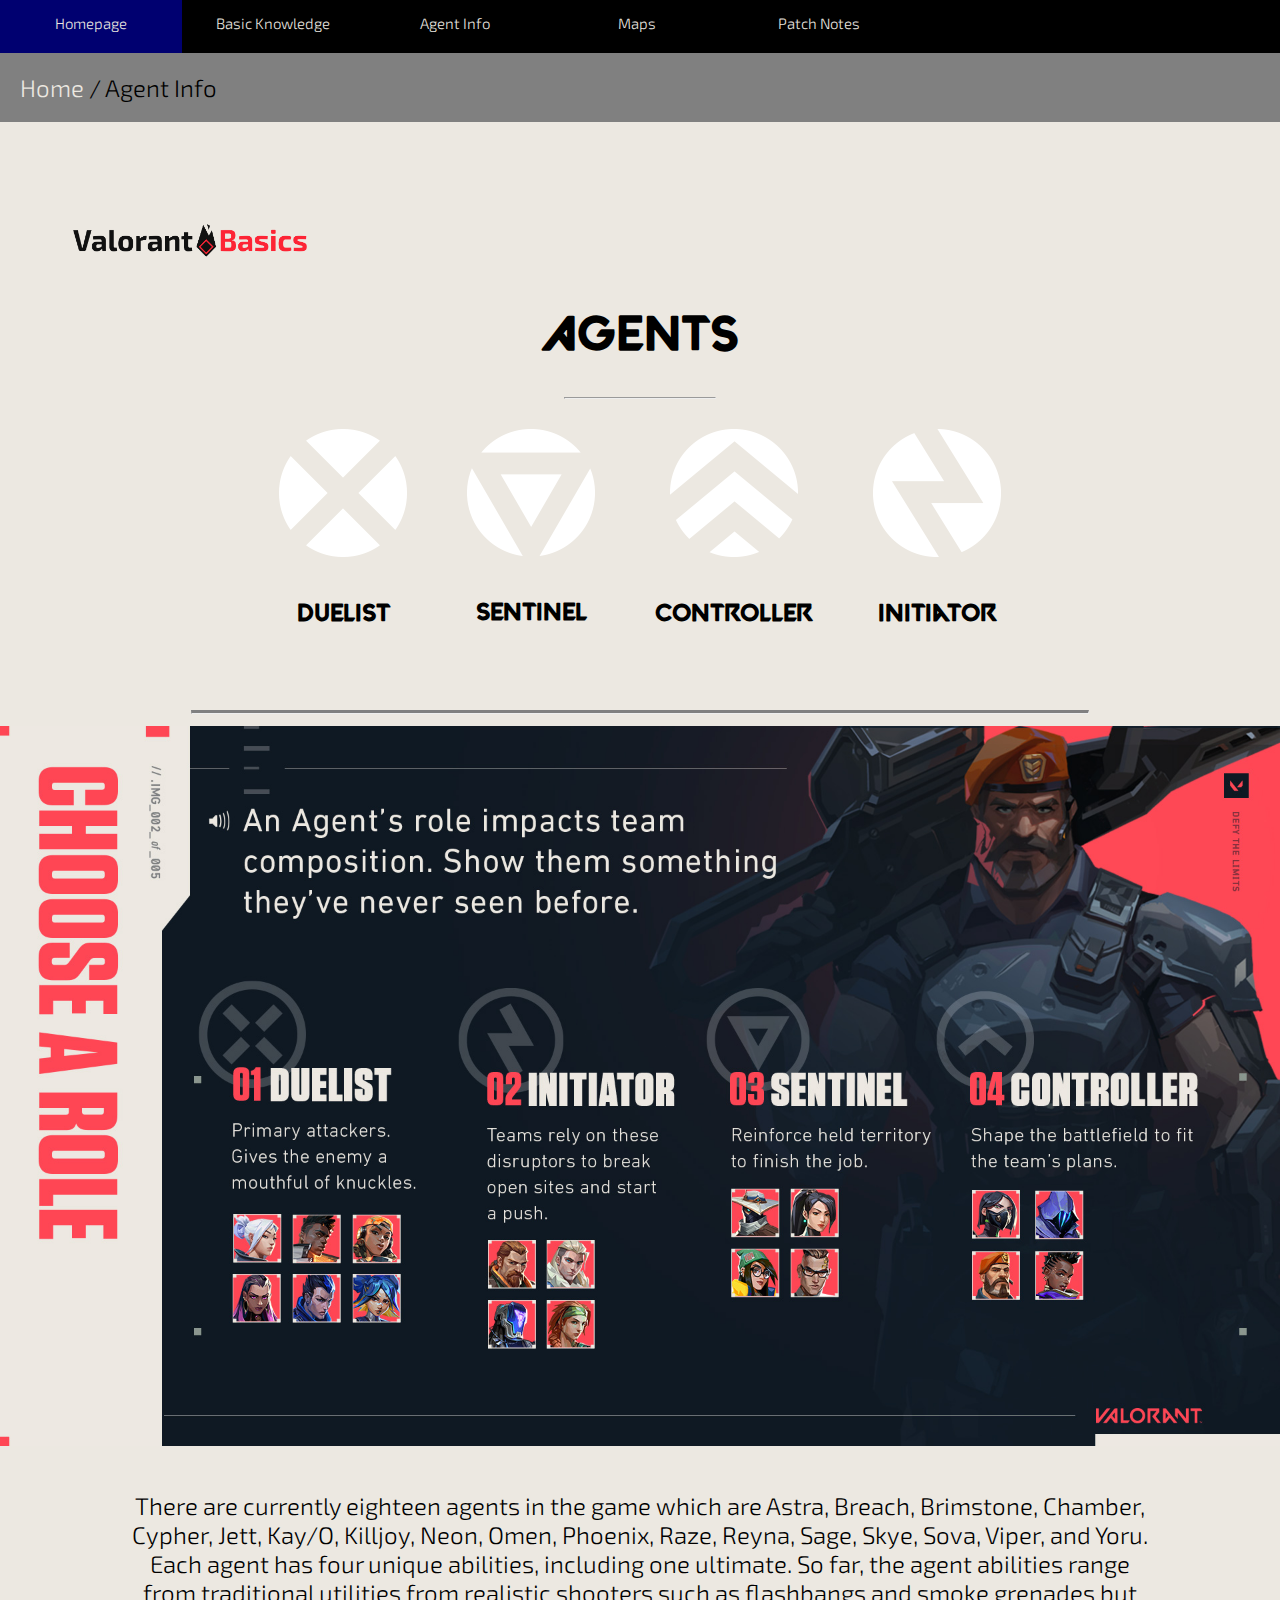
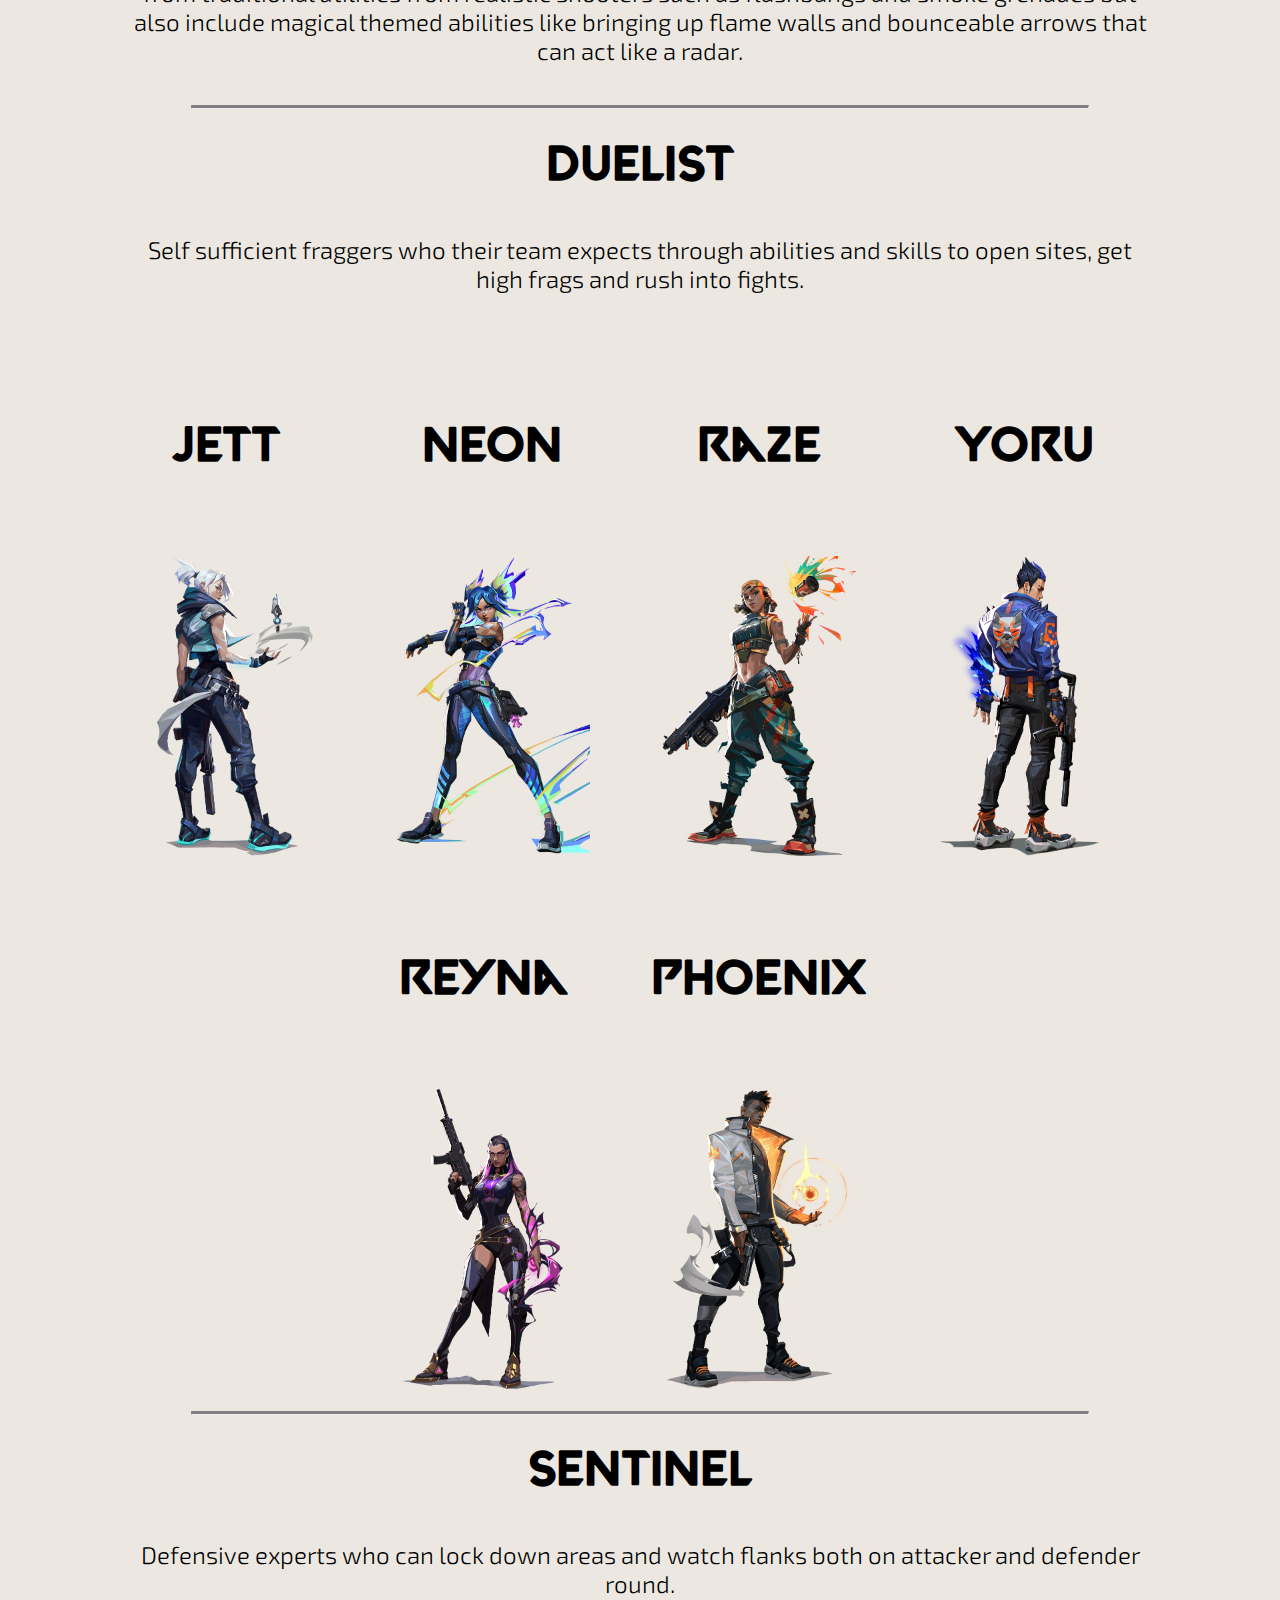
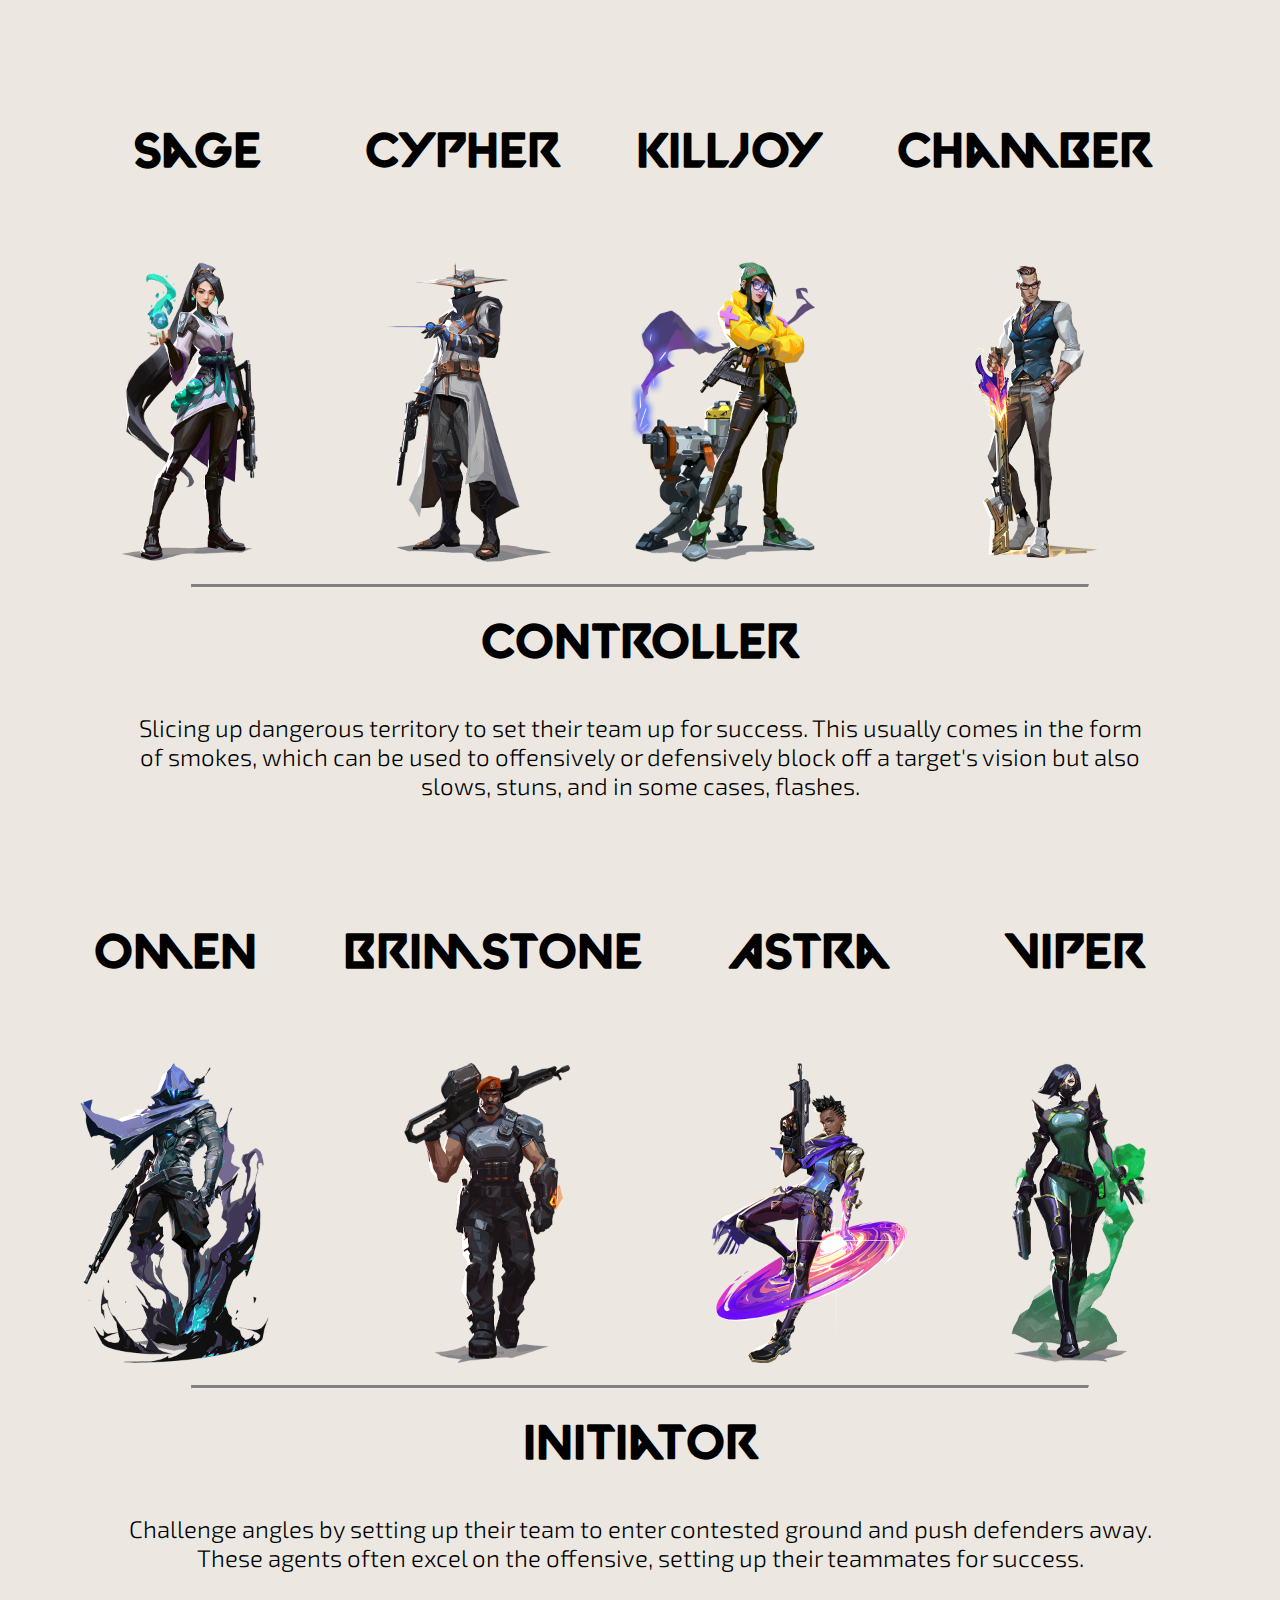
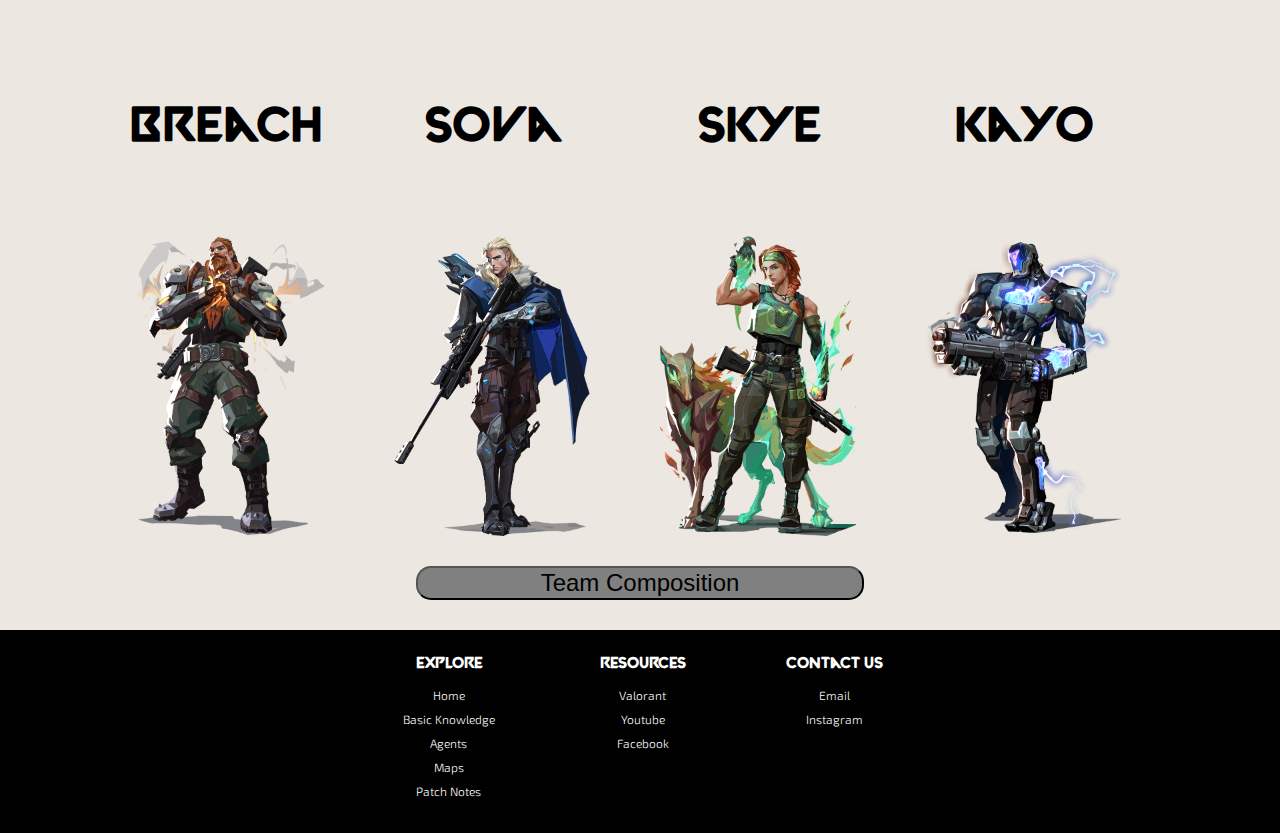
==== commit bf527c1d: "Fix External Site Link" ====
--- a/Agent_Info.html
+++ b/Agent_Info.html
@@ -772,7 +772,7 @@
         </div>
         <div class="container">
             <h3>Resources</h3>
-            <a href="playvalorant.com">Valorant</a>
+            <a href="https://playvalorant.com">Valorant</a>
             <a href="https://www.youtube.com/channel/UC8CX0LD98EDXl4UYX1MDCXg">Youtube</a>
             <a href="https://www.facebook.com/PlayVALORANT/">Facebook</a>
         </div>
--- a/Styles.css
+++ b/Styles.css
@@ -32,7 +32,7 @@
     text-align: center;
     color: #000;
     font-family: Exo2, Anton;
-    font-size: 1em;
+    font-size: 1.5em;
     background-color: #ece8e1;
     margin: 0;
     padding: 0;
@@ -66,9 +66,9 @@
     margin: 0 auto;
 }
 
-p {
+p ul {
     font-family: Exo2, Anton;
-    font-size: 1em;
+    font-size: 1.5em;
     margin: 20px;
 }
 
@@ -172,12 +172,13 @@
     background-color: gray;
     border-radius: 15px;
     width: 35%;
-    font-size: 15px;
+    font-size: 1em;
     margin: 20px 0px 5px 0px;
 }
 
 button.transfer a {
     color: #000;
+    display: block;
 }
 
 
@@ -221,7 +222,7 @@
 div.DropdownMenu {
     display: none;
     position: fixed;
-    background-color: green;
+    background-color: whitesmoke;
     min-width: 150px;
     z-index: 2;
     margin: auto;
@@ -234,7 +235,7 @@
 }
   
 div.DropdownMenu a:hover {
-    background-color: #fff;
+    background-color: lightblue;
 }
 
 div.nav:hover div.DropdownMenu {
